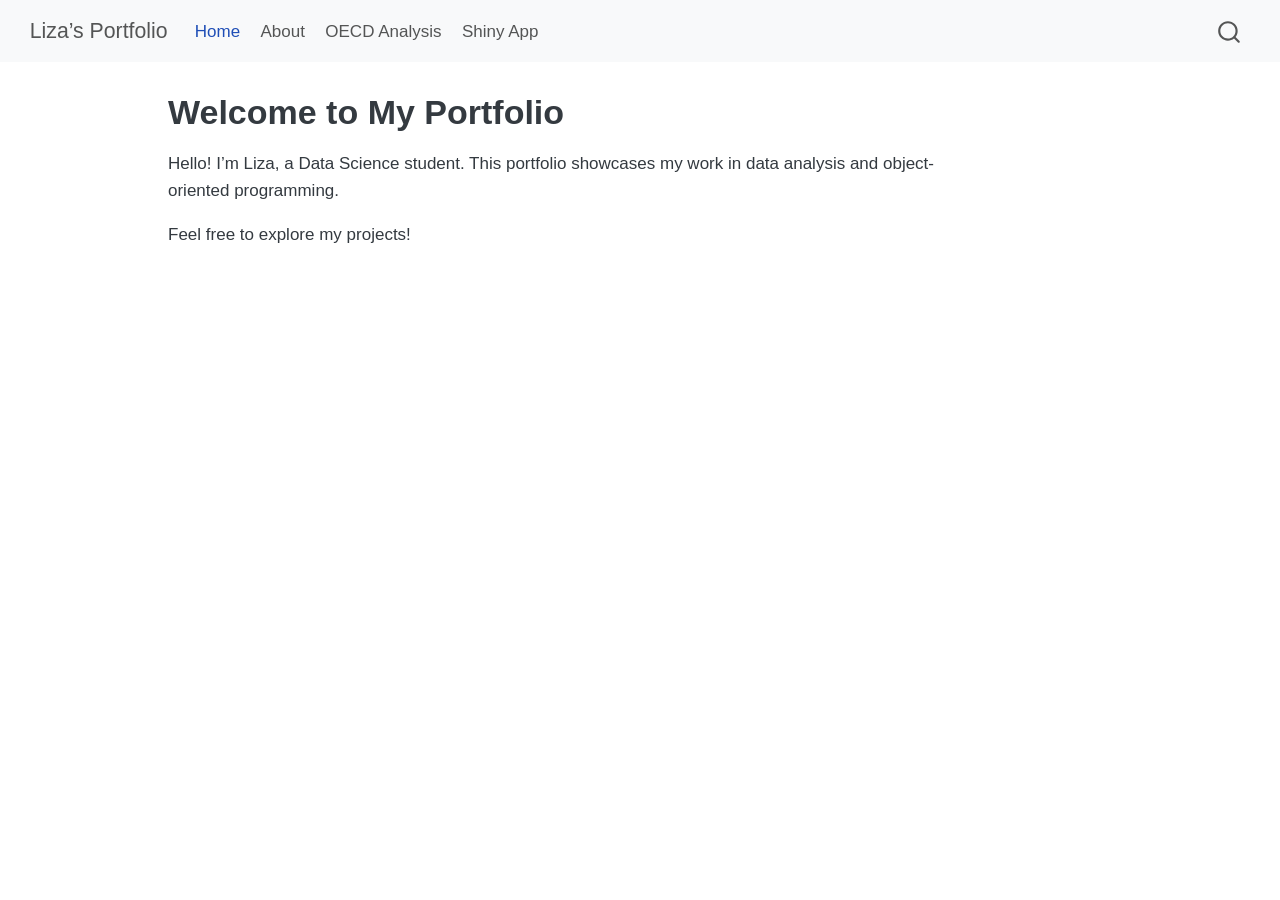
==== index.html @ a5e463b8 "Built site for gh-pages" ====
<!DOCTYPE html>
<html xmlns="http://www.w3.org/1999/xhtml" lang="en" xml:lang="en"><head>

<meta charset="utf-8">
<meta name="generator" content="quarto-1.9.36">

<meta name="viewport" content="width=device-width, initial-scale=1.0, user-scalable=yes">


<title>Welcome to My Portfolio – Liza’s Portfolio</title>
<style>
/* Default styles provided by pandoc.
** See https://pandoc.org/MANUAL.html#variables-for-html for config info.
*/
code{white-space: pre-wrap;}
span.smallcaps{font-variant: small-caps;}
div.columns{display: flex; gap: min(4vw, 1.5em);}
div.column{flex: auto; overflow-x: auto;}
div.hanging-indent{margin-left: 1.5em; text-indent: -1.5em;}
ul.task-list{list-style: none;}
ul.task-list li input[type="checkbox"] {
  width: 0.8em;
  margin: 0 0.8em 0.2em -1em; /* quarto-specific, see https://github.com/quarto-dev/quarto-cli/issues/4556 */ 
  vertical-align: middle;
}
</style>


<script src="site_libs/quarto-nav/quarto-nav.js"></script>
<script src="site_libs/quarto-nav/headroom.min.js"></script>
<script src="site_libs/clipboard/clipboard.min.js"></script>
<script src="site_libs/quarto-search/autocomplete.umd.js"></script>
<script src="site_libs/quarto-search/fuse.min.js"></script>
<script src="site_libs/quarto-search/quarto-search.js"></script>
<meta name="quarto:offset" content="./">
<script src="site_libs/quarto-html/quarto.js" type="module"></script>
<script src="site_libs/quarto-html/tabsets/tabsets.js" type="module"></script>
<script src="site_libs/quarto-html/popper.min.js"></script>
<script src="site_libs/quarto-html/tippy.umd.min.js"></script>
<script src="site_libs/quarto-html/anchor.min.js"></script>
<link href="site_libs/quarto-html/tippy.css" rel="stylesheet">
<link href="site_libs/quarto-html/quarto-syntax-highlighting-845c23b38eaddc0f92fda52bfe77a8c8.css" rel="stylesheet" id="quarto-text-highlighting-styles">
<script src="site_libs/bootstrap/bootstrap.min.js"></script>
<link href="site_libs/bootstrap/bootstrap-icons.css" rel="stylesheet">
<link href="site_libs/bootstrap/bootstrap-be3771519f21acc1c5b6733774c6dcd8.min.css" rel="stylesheet" append-hash="true" id="quarto-bootstrap" data-mode="light">
<script id="quarto-search-options" type="application/json">{
  "location": "navbar",
  "copy-button": false,
  "collapse-after": 3,
  "panel-placement": "end",
  "type": "overlay",
  "limit": 50,
  "keyboard-shortcut": [
    "f",
    "/",
    "s"
  ],
  "show-item-context": false,
  "language": {
    "search-no-results-text": "No results",
    "search-matching-documents-text": "matching documents",
    "search-copy-link-title": "Copy link to search",
    "search-hide-matches-text": "Hide additional matches",
    "search-more-match-text": "more match in this document",
    "search-more-matches-text": "more matches in this document",
    "search-clear-button-title": "Clear",
    "search-text-placeholder": "",
    "search-detached-cancel-button-title": "Cancel",
    "search-submit-button-title": "Submit",
    "search-label": "Search"
  }
}</script>


<link rel="stylesheet" href="styles.css">
</head>

<body class="nav-fixed quarto-light">

<div id="quarto-search-results"></div>
  <header id="quarto-header" class="headroom fixed-top">
    <nav class="navbar navbar-expand-lg " data-bs-theme="dark">
      <div class="navbar-container container-fluid">
      <div class="navbar-brand-container mx-auto">
    <a class="navbar-brand" href="./index.html">
    <span class="navbar-title">Liza’s Portfolio</span>
    </a>
  </div>
            <div id="quarto-search" class="" title="Search"></div>
          <button class="navbar-toggler" type="button" data-bs-toggle="collapse" data-bs-target="#navbarCollapse" aria-controls="navbarCollapse" role="menu" aria-expanded="false" aria-label="Toggle navigation" onclick="if (window.quartoToggleHeadroom) { window.quartoToggleHeadroom(); }">
  <span class="navbar-toggler-icon"></span>
</button>
          <div class="collapse navbar-collapse" id="navbarCollapse">
            <ul class="navbar-nav navbar-nav-scroll me-auto">
  <li class="nav-item">
    <a class="nav-link active" href="./index.html" aria-current="page"> 
<span class="menu-text">Home</span></a>
  </li>  
  <li class="nav-item">
    <a class="nav-link" href="./about.html"> 
<span class="menu-text">About</span></a>
  </li>  
  <li class="nav-item">
    <a class="nav-link" href="./projects/ds_project.html"> 
<span class="menu-text">OECD Analysis</span></a>
  </li>  
  <li class="nav-item">
    <a class="nav-link" href="./projects/shiny_app.html"> 
<span class="menu-text">Shiny App</span></a>
  </li>  
</ul>
          </div> <!-- /navcollapse -->
            <div class="quarto-navbar-tools">
</div>
      </div> <!-- /container-fluid -->
    </nav>
</header>
<!-- content -->
<div id="quarto-content" class="quarto-container page-columns page-rows-contents page-layout-article page-navbar">
<!-- sidebar -->
<!-- margin-sidebar -->
    <div id="quarto-margin-sidebar" class="sidebar margin-sidebar zindex-bottom">
        
    </div>
<!-- main -->
<main class="content" id="quarto-document-content">

<header id="title-block-header" class="quarto-title-block default">
<div class="quarto-title">
<h1 class="title">Welcome to My Portfolio</h1>
</div>



<div class="quarto-title-meta">

    
  
    
  </div>
  


</header>


<p>Hello! I’m Liza, a Data Science student. This portfolio showcases my work in data analysis and object-oriented programming.</p>
<p>Feel free to explore my projects!</p>



</main> <!-- /main -->
<script id="quarto-html-after-body" type="application/javascript">
  window.document.addEventListener("DOMContentLoaded", function (event) {
    const icon = "";
    const anchorJS = new window.AnchorJS();
    anchorJS.options = {
      placement: 'right',
      icon: icon
    };
    anchorJS.add('.anchored');
    const isCodeAnnotation = (el) => {
      for (const clz of el.classList) {
        if (clz.startsWith('code-annotation-')) {                     
          return true;
        }
      }
      return false;
    }
    const onCopySuccess = function(e) {
      // button target
      const button = e.trigger;
      // don't keep focus
      button.blur();
      // flash "checked"
      button.classList.add('code-copy-button-checked');
      var currentTitle = button.getAttribute("title");
      button.setAttribute("title", "Copied!");
      let tooltip;
      if (window.bootstrap) {
        button.setAttribute("data-bs-toggle", "tooltip");
        button.setAttribute("data-bs-placement", "left");
        button.setAttribute("data-bs-title", "Copied!");
        tooltip = new bootstrap.Tooltip(button, 
          { trigger: "manual", 
            customClass: "code-copy-button-tooltip",
            offset: [0, -8]});
        tooltip.show();    
      }
      setTimeout(function() {
        if (tooltip) {
          tooltip.hide();
          button.removeAttribute("data-bs-title");
          button.removeAttribute("data-bs-toggle");
          button.removeAttribute("data-bs-placement");
        }
        button.setAttribute("title", currentTitle);
        button.classList.remove('code-copy-button-checked');
      }, 1000);
      // clear code selection
      e.clearSelection();
    }
    const getTextToCopy = function(trigger) {
      const outerScaffold = trigger.parentElement.cloneNode(true);
      const codeEl = outerScaffold.querySelector('code');
      for (const childEl of codeEl.children) {
        if (isCodeAnnotation(childEl)) {
          childEl.remove();
        }
      }
      return codeEl.innerText;
    }
    const clipboard = new window.ClipboardJS('.code-copy-button:not([data-in-quarto-modal])', {
      text: getTextToCopy
    });
    clipboard.on('success', onCopySuccess);
    if (window.document.getElementById('quarto-embedded-source-code-modal')) {
      const clipboardModal = new window.ClipboardJS('.code-copy-button[data-in-quarto-modal]', {
        text: getTextToCopy,
        container: window.document.getElementById('quarto-embedded-source-code-modal')
      });
      clipboardModal.on('success', onCopySuccess);
    }
      var localhostRegex = new RegExp(/^(?:http|https):\/\/localhost\:?[0-9]*\//);
      var mailtoRegex = new RegExp(/^mailto:/);
        var filterRegex = new RegExp("https:\/\/lizavagyok\.github\.io\/portfolio\/");
      var isInternal = (href) => {
          return filterRegex.test(href) || localhostRegex.test(href) || mailtoRegex.test(href);
      }
      // Inspect non-navigation links and adorn them if external
     var links = window.document.querySelectorAll('a[href]:not(.nav-link):not(.navbar-brand):not(.toc-action):not(.sidebar-link):not(.sidebar-item-toggle):not(.pagination-link):not(.no-external):not([aria-hidden]):not(.dropdown-item):not(.quarto-navigation-tool):not(.about-link)');
      for (var i=0; i<links.length; i++) {
        const link = links[i];
        if (!isInternal(link.href)) {
          // undo the damage that might have been done by quarto-nav.js in the case of
          // links that we want to consider external
          if (link.dataset.originalHref !== undefined) {
            link.href = link.dataset.originalHref;
          }
        }
      }
    function tippyHover(el, contentFn, onTriggerFn, onUntriggerFn) {
      const config = {
        allowHTML: true,
        maxWidth: 500,
        delay: 100,
        arrow: false,
        appendTo: function(el) {
            return el.parentElement;
        },
        interactive: true,
        interactiveBorder: 10,
        theme: 'quarto',
        placement: 'bottom-start',
      };
      if (contentFn) {
        config.content = contentFn;
      }
      if (onTriggerFn) {
        config.onTrigger = onTriggerFn;
      }
      if (onUntriggerFn) {
        config.onUntrigger = onUntriggerFn;
      }
      window.tippy(el, config); 
    }
    const noterefs = window.document.querySelectorAll('a[role="doc-noteref"]');
    for (var i=0; i<noterefs.length; i++) {
      const ref = noterefs[i];
      tippyHover(ref, function() {
        // use id or data attribute instead here
        let href = ref.getAttribute('data-footnote-href') || ref.getAttribute('href');
        try { href = new URL(href).hash; } catch {}
        const id = href.replace(/^#\/?/, "");
        const note = window.document.getElementById(id);
        if (note) {
          return note.innerHTML;
        } else {
          return "";
        }
      });
    }
    const xrefs = window.document.querySelectorAll('a.quarto-xref');
    const processXRef = (id, note) => {
      // Strip column container classes
      const stripColumnClz = (el) => {
        el.classList.remove("page-full", "page-columns");
        if (el.children) {
          for (const child of el.children) {
            stripColumnClz(child);
          }
        }
      }
      stripColumnClz(note)
      if (id === null || id.startsWith('sec-')) {
        // Special case sections, only their first couple elements
        const container = document.createElement("div");
        if (note.children && note.children.length > 2) {
          container.appendChild(note.children[0].cloneNode(true));
          for (let i = 1; i < note.children.length; i++) {
            const child = note.children[i];
            if (child.tagName === "P" && child.innerText === "") {
              continue;
            } else {
              container.appendChild(child.cloneNode(true));
              break;
            }
          }
          if (window.Quarto?.typesetMath) {
            window.Quarto.typesetMath(container);
          }
          return container.innerHTML
        } else {
          if (window.Quarto?.typesetMath) {
            window.Quarto.typesetMath(note);
          }
          return note.innerHTML;
        }
      } else {
        // Remove any anchor links if they are present
        const anchorLink = note.querySelector('a.anchorjs-link');
        if (anchorLink) {
          anchorLink.remove();
        }
        if (window.Quarto?.typesetMath) {
          window.Quarto.typesetMath(note);
        }
        if (note.classList.contains("callout")) {
          return note.outerHTML;
        } else {
          return note.innerHTML;
        }
      }
    }
    for (var i=0; i<xrefs.length; i++) {
      const xref = xrefs[i];
      tippyHover(xref, undefined, function(instance) {
        instance.disable();
        let url = xref.getAttribute('href');
        let hash = undefined; 
        if (url.startsWith('#')) {
          hash = url;
        } else {
          try { hash = new URL(url).hash; } catch {}
        }
        if (hash) {
          const id = hash.replace(/^#\/?/, "");
          const note = window.document.getElementById(id);
          if (note !== null) {
            try {
              const html = processXRef(id, note.cloneNode(true));
              instance.setContent(html);
            } finally {
              instance.enable();
              instance.show();
            }
          } else {
            // See if we can fetch this
            fetch(url.split('#')[0])
            .then(res => res.text())
            .then(html => {
              const parser = new DOMParser();
              const htmlDoc = parser.parseFromString(html, "text/html");
              const note = htmlDoc.getElementById(id);
              if (note !== null) {
                const html = processXRef(id, note);
                instance.setContent(html);
              } 
            }).finally(() => {
              instance.enable();
              instance.show();
            });
          }
        } else {
          // See if we can fetch a full url (with no hash to target)
          // This is a special case and we should probably do some content thinning / targeting
          fetch(url)
          .then(res => res.text())
          .then(html => {
            const parser = new DOMParser();
            const htmlDoc = parser.parseFromString(html, "text/html");
            const note = htmlDoc.querySelector('main.content');
            if (note !== null) {
              // This should only happen for chapter cross references
              // (since there is no id in the URL)
              // remove the first header
              if (note.children.length > 0 && note.children[0].tagName === "HEADER") {
                note.children[0].remove();
              }
              const html = processXRef(null, note);
              instance.setContent(html);
            } 
          }).finally(() => {
            instance.enable();
            instance.show();
          });
        }
      }, function(instance) {
      });
    }
        let selectedAnnoteEl;
        const selectorForAnnotation = ( cell, annotation) => {
          let cellAttr = 'data-code-cell="' + cell + '"';
          let lineAttr = 'data-code-annotation="' +  annotation + '"';
          const selector = 'span[' + cellAttr + '][' + lineAttr + ']';
          return selector;
        }
        const selectCodeLines = (annoteEl) => {
          const doc = window.document;
          const targetCell = annoteEl.getAttribute("data-target-cell");
          const targetAnnotation = annoteEl.getAttribute("data-target-annotation");
          const annoteSpan = window.document.querySelector(selectorForAnnotation(targetCell, targetAnnotation));
          const lines = annoteSpan.getAttribute("data-code-lines").split(",");
          const lineIds = lines.map((line) => {
            return targetCell + "-" + line;
          })
          let top = null;
          let height = null;
          let parent = null;
          if (lineIds.length > 0) {
              //compute the position of the single el (top and bottom and make a div)
              const el = window.document.getElementById(lineIds[0]);
              top = el.offsetTop;
              height = el.offsetHeight;
              parent = el.parentElement.parentElement;
            if (lineIds.length > 1) {
              const lastEl = window.document.getElementById(lineIds[lineIds.length - 1]);
              const bottom = lastEl.offsetTop + lastEl.offsetHeight;
              height = bottom - top;
            }
            if (top !== null && height !== null && parent !== null) {
              // cook up a div (if necessary) and position it 
              let div = window.document.getElementById("code-annotation-line-highlight");
              if (div === null) {
                div = window.document.createElement("div");
                div.setAttribute("id", "code-annotation-line-highlight");
                div.style.position = 'absolute';
                parent.appendChild(div);
              }
              div.style.top = top - 2 + "px";
              div.style.height = height + 4 + "px";
              div.style.left = 0;
              let gutterDiv = window.document.getElementById("code-annotation-line-highlight-gutter");
              if (gutterDiv === null) {
                gutterDiv = window.document.createElement("div");
                gutterDiv.setAttribute("id", "code-annotation-line-highlight-gutter");
                gutterDiv.style.position = 'absolute';
                const codeCell = window.document.getElementById(targetCell);
                const gutter = codeCell.querySelector('.code-annotation-gutter');
                gutter.appendChild(gutterDiv);
              }
              gutterDiv.style.top = top - 2 + "px";
              gutterDiv.style.height = height + 4 + "px";
            }
            selectedAnnoteEl = annoteEl;
          }
        };
        const unselectCodeLines = () => {
          const elementsIds = ["code-annotation-line-highlight", "code-annotation-line-highlight-gutter"];
          elementsIds.forEach((elId) => {
            const div = window.document.getElementById(elId);
            if (div) {
              div.remove();
            }
          });
          selectedAnnoteEl = undefined;
        };
          // Handle positioning of the toggle
      window.addEventListener(
        "resize",
        throttle(() => {
          elRect = undefined;
          if (selectedAnnoteEl) {
            selectCodeLines(selectedAnnoteEl);
          }
        }, 10)
      );
      function throttle(fn, ms) {
      let throttle = false;
      let timer;
        return (...args) => {
          if(!throttle) { // first call gets through
              fn.apply(this, args);
              throttle = true;
          } else { // all the others get throttled
              if(timer) clearTimeout(timer); // cancel #2
              timer = setTimeout(() => {
                fn.apply(this, args);
                timer = throttle = false;
              }, ms);
          }
        };
      }
        // Attach click handler to the DT
        const annoteDls = window.document.querySelectorAll('dt[data-target-cell]');
        for (const annoteDlNode of annoteDls) {
          annoteDlNode.addEventListener('click', (event) => {
            const clickedEl = event.target;
            if (clickedEl !== selectedAnnoteEl) {
              unselectCodeLines();
              const activeEl = window.document.querySelector('dt[data-target-cell].code-annotation-active');
              if (activeEl) {
                activeEl.classList.remove('code-annotation-active');
              }
              selectCodeLines(clickedEl);
              clickedEl.classList.add('code-annotation-active');
            } else {
              // Unselect the line
              unselectCodeLines();
              clickedEl.classList.remove('code-annotation-active');
            }
          });
        }
    const findCites = (el) => {
      const parentEl = el.parentElement;
      if (parentEl) {
        const cites = parentEl.dataset.cites;
        if (cites) {
          return {
            el,
            cites: cites.split(' ')
          };
        } else {
          return findCites(el.parentElement)
        }
      } else {
        return undefined;
      }
    };
    var bibliorefs = window.document.querySelectorAll('a[role="doc-biblioref"]');
    for (var i=0; i<bibliorefs.length; i++) {
      const ref = bibliorefs[i];
      const citeInfo = findCites(ref);
      if (citeInfo) {
        tippyHover(citeInfo.el, function() {
          var popup = window.document.createElement('div');
          citeInfo.cites.forEach(function(cite) {
            var citeDiv = window.document.createElement('div');
            citeDiv.classList.add('hanging-indent');
            citeDiv.classList.add('csl-entry');
            var biblioDiv = window.document.getElementById('ref-' + cite);
            if (biblioDiv) {
              citeDiv.innerHTML = biblioDiv.innerHTML;
            }
            popup.appendChild(citeDiv);
          });
          return popup.innerHTML;
        });
      }
    }
  });
  </script>
</div> <!-- /content -->




</body></html>
---- site_libs/quarto-html/tippy.css ----
.tippy-box[data-animation=fade][data-state=hidden]{opacity:0}[data-tippy-root]{max-width:calc(100vw - 10px)}.tippy-box{position:relative;background-color:#333;color:#fff;border-radius:4px;font-size:14px;line-height:1.4;white-space:normal;outline:0;transition-property:transform,visibility,opacity}.tippy-box[data-placement^=top]>.tippy-arrow{bottom:0}.tippy-box[data-placement^=top]>.tippy-arrow:before{bottom:-7px;left:0;border-width:8px 8px 0;border-top-color:initial;transform-origin:center top}.tippy-box[data-placement^=bottom]>.tippy-arrow{top:0}.tippy-box[data-placement^=bottom]>.tippy-arrow:before{top:-7px;left:0;border-width:0 8px 8px;border-bottom-color:initial;transform-origin:center bottom}.tippy-box[data-placement^=left]>.tippy-arrow{right:0}.tippy-box[data-placement^=left]>.tippy-arrow:before{border-width:8px 0 8px 8px;border-left-color:initial;right:-7px;transform-origin:center left}.tippy-box[data-placement^=right]>.tippy-arrow{left:0}.tippy-box[data-placement^=right]>.tippy-arrow:before{left:-7px;border-width:8px 8px 8px 0;border-right-color:initial;transform-origin:center right}.tippy-box[data-inertia][data-state=visible]{transition-timing-function:cubic-bezier(.54,1.5,.38,1.11)}.tippy-arrow{width:16px;height:16px;color:#333}.tippy-arrow:before{content:"";position:absolute;border-color:transparent;border-style:solid}.tippy-content{position:relative;padding:5px 9px;z-index:1}
---- site_libs/quarto-html/quarto-syntax-highlighting-845c23b38eaddc0f92fda52bfe77a8c8.css ----
/* quarto syntax highlight colors */
:root {
  --quarto-hl-ot-color: #003B4F;
  --quarto-hl-at-color: #657422;
  --quarto-hl-ss-color: #20794D;
  --quarto-hl-an-color: #5E5E5E;
  --quarto-hl-fu-color: #4758AB;
  --quarto-hl-st-color: #20794D;
  --quarto-hl-cf-color: #003B4F;
  --quarto-hl-op-color: #5E5E5E;
  --quarto-hl-er-color: #AD0000;
  --quarto-hl-bn-color: #AD0000;
  --quarto-hl-al-color: #AD0000;
  --quarto-hl-va-color: #111111;
  --quarto-hl-bu-color: inherit;
  --quarto-hl-ex-color: inherit;
  --quarto-hl-pp-color: #AD0000;
  --quarto-hl-in-color: #5E5E5E;
  --quarto-hl-vs-color: #20794D;
  --quarto-hl-wa-color: #5E5E5E;
  --quarto-hl-do-color: #5E5E5E;
  --quarto-hl-im-color: #00769E;
  --quarto-hl-ch-color: #20794D;
  --quarto-hl-dt-color: #AD0000;
  --quarto-hl-fl-color: #AD0000;
  --quarto-hl-co-color: #5E5E5E;
  --quarto-hl-cv-color: #5E5E5E;
  --quarto-hl-cn-color: #8f5902;
  --quarto-hl-sc-color: #5E5E5E;
  --quarto-hl-dv-color: #AD0000;
  --quarto-hl-kw-color: #003B4F;
}

/* other quarto variables */
:root {
  --quarto-font-monospace: SFMono-Regular, Menlo, Monaco, Consolas, "Liberation Mono", "Courier New", monospace;
}

/* syntax highlight based on Pandoc's rules */
pre > code.sourceCode > span {
  color: #003B4F;
}

code.sourceCode > span {
  color: #003B4F;
}

div.sourceCode,
div.sourceCode pre.sourceCode {
  color: #003B4F;
}

/* Normal */
code span {
  color: #003B4F;
}

/* Alert */
code span.al {
  color: #AD0000;
  font-style: inherit;
}

/* Annotation */
code span.an {
  color: #5E5E5E;
  font-style: inherit;
}

/* Attribute */
code span.at {
  color: #657422;
  font-style: inherit;
}

/* BaseN */
code span.bn {
  color: #AD0000;
  font-style: inherit;
}

/* BuiltIn */
code span.bu {
  font-style: inherit;
}

/* ControlFlow */
code span.cf {
  color: #003B4F;
  font-weight: bold;
  font-style: inherit;
}

/* Char */
code span.ch {
  color: #20794D;
  font-style: inherit;
}

/* Constant */
code span.cn {
  color: #8f5902;
  font-style: inherit;
}

/* Comment */
code span.co {
  color: #5E5E5E;
  font-style: inherit;
}

/* CommentVar */
code span.cv {
  color: #5E5E5E;
  font-style: italic;
}

/* Documentation */
code span.do {
  color: #5E5E5E;
  font-style: italic;
}

/* DataType */
code span.dt {
  color: #AD0000;
  font-style: inherit;
}

/* DecVal */
code span.dv {
  color: #AD0000;
  font-style: inherit;
}

/* Error */
code span.er {
  color: #AD0000;
  font-style: inherit;
}

/* Extension */
code span.ex {
  font-style: inherit;
}

/* Float */
code span.fl {
  color: #AD0000;
  font-style: inherit;
}

/* Function */
code span.fu {
  color: #4758AB;
  font-style: inherit;
}

/* Import */
code span.im {
  color: #00769E;
  font-style: inherit;
}

/* Information */
code span.in {
  color: #5E5E5E;
  font-style: inherit;
}

/* Keyword */
code span.kw {
  color: #003B4F;
  font-weight: bold;
  font-style: inherit;
}

/* Operator */
code span.op {
  color: #5E5E5E;
  font-style: inherit;
}

/* Other */
code span.ot {
  color: #003B4F;
  font-style: inherit;
}

/* Preprocessor */
code span.pp {
  color: #AD0000;
  font-style: inherit;
}

/* SpecialChar */
code span.sc {
  color: #5E5E5E;
  font-style: inherit;
}

/* SpecialString */
code span.ss {
  color: #20794D;
  font-style: inherit;
}

/* String */
code span.st {
  color: #20794D;
  font-style: inherit;
}

/* Variable */
code span.va {
  color: #111111;
  font-style: inherit;
}

/* VerbatimString */
code span.vs {
  color: #20794D;
  font-style: inherit;
}

/* Warning */
code span.wa {
  color: #5E5E5E;
  font-style: italic;
}

.prevent-inlining {
  content: "</";
}

/*# sourceMappingURL=ac89f0bb514bba72461919f78549e31c.css.map */
---- styles.css ----
body {
  font-family: 'Open Sans', sans-serif;
  line-height: 1.6;
}
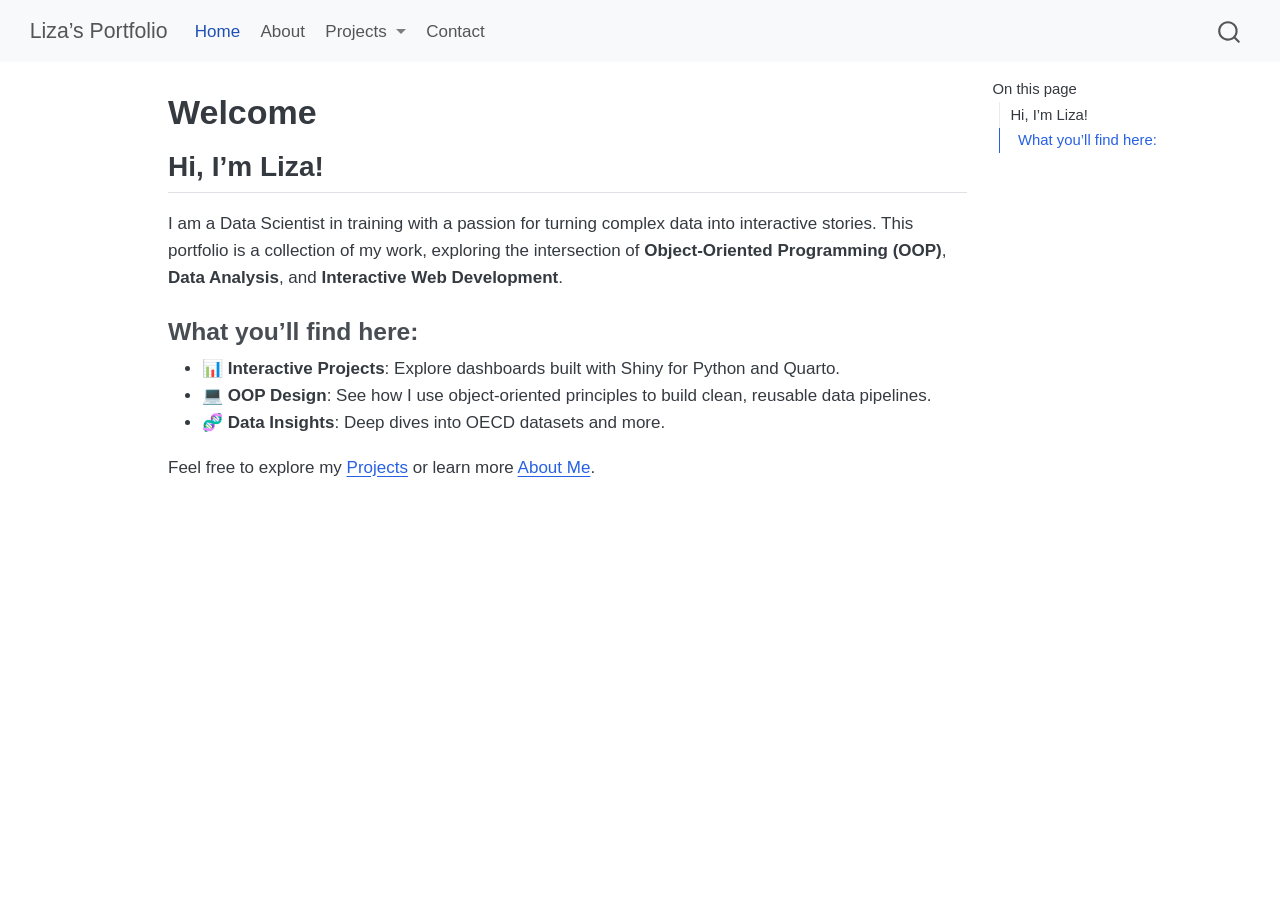
==== commit 5e6898f0: "Built site for gh-pages" ====
--- a/index.html
+++ b/index.html
@@ -7,7 +7,7 @@
 <meta name="viewport" content="width=device-width, initial-scale=1.0, user-scalable=yes">
 
 
-<title>Welcome to My Portfolio – Liza’s Portfolio</title>
+<title>Welcome – Liza’s Portfolio</title>
 <style>
 /* Default styles provided by pandoc.
 ** See https://pandoc.org/MANUAL.html#variables-for-html for config info.
@@ -100,13 +100,24 @@
     <a class="nav-link" href="./about.html"> 
 <span class="menu-text">About</span></a>
   </li>  
+  <li class="nav-item dropdown ">
+    <a class="nav-link dropdown-toggle" href="#" id="nav-menu-projects" role="link" data-bs-toggle="dropdown" aria-expanded="false">
+ <span class="menu-text">Projects</span>
+    </a>
+    <ul class="dropdown-menu" aria-labelledby="nav-menu-projects">    
+        <li>
+    <a class="dropdown-item" href="./projects/ds_project.html">
+ <span class="dropdown-text">OECD Analysis</span></a>
+  </li>  
+        <li>
+    <a class="dropdown-item" href="./projects/shiny_app.html">
+ <span class="dropdown-text">Shiny Dashboard</span></a>
+  </li>  
+    </ul>
+  </li>
   <li class="nav-item">
-    <a class="nav-link" href="./projects/ds_project.html"> 
-<span class="menu-text">OECD Analysis</span></a>
-  </li>  
-  <li class="nav-item">
-    <a class="nav-link" href="./projects/shiny_app.html"> 
-<span class="menu-text">Shiny App</span></a>
+    <a class="nav-link" href="./contact.html"> 
+<span class="menu-text">Contact</span></a>
   </li>  
 </ul>
           </div> <!-- /navcollapse -->
@@ -119,15 +130,24 @@
 <div id="quarto-content" class="quarto-container page-columns page-rows-contents page-layout-article page-navbar">
 <!-- sidebar -->
 <!-- margin-sidebar -->
-    <div id="quarto-margin-sidebar" class="sidebar margin-sidebar zindex-bottom">
-        
+    <div id="quarto-margin-sidebar" class="sidebar margin-sidebar">
+        <nav id="TOC" role="doc-toc" class="toc-active">
+    <h2 id="toc-title">On this page</h2>
+   
+  <ul>
+  <li><a href="#hi-im-liza" id="toc-hi-im-liza" class="nav-link active" data-scroll-target="#hi-im-liza">Hi, I’m Liza!</a>
+  <ul class="collapse">
+  <li><a href="#what-youll-find-here" id="toc-what-youll-find-here" class="nav-link" data-scroll-target="#what-youll-find-here">What you’ll find here:</a></li>
+  </ul></li>
+  </ul>
+</nav>
     </div>
 <!-- main -->
 <main class="content" id="quarto-document-content">
 
 <header id="title-block-header" class="quarto-title-block default">
 <div class="quarto-title">
-<h1 class="title">Welcome to My Portfolio</h1>
+<h1 class="title">Welcome</h1>
 </div>
 
 
@@ -144,10 +164,21 @@
 </header>
 
 
-<p>Hello! I’m Liza, a Data Science student. This portfolio showcases my work in data analysis and object-oriented programming.</p>
-<p>Feel free to explore my projects!</p>
-
-
+<section id="hi-im-liza" class="level2">
+<h2 class="anchored" data-anchor-id="hi-im-liza">Hi, I’m Liza!</h2>
+<p>I am a Data Scientist in training with a passion for turning complex data into interactive stories. This portfolio is a collection of my work, exploring the intersection of <strong>Object-Oriented Programming (OOP)</strong>, <strong>Data Analysis</strong>, and <strong>Interactive Web Development</strong>.</p>
+<section id="what-youll-find-here" class="level3">
+<h3 class="anchored" data-anchor-id="what-youll-find-here">What you’ll find here:</h3>
+<ul>
+<li>📊 <strong>Interactive Projects</strong>: Explore dashboards built with Shiny for Python and Quarto.</li>
+<li>💻 <strong>OOP Design</strong>: See how I use object-oriented principles to build clean, reusable data pipelines.</li>
+<li>🧬 <strong>Data Insights</strong>: Deep dives into OECD datasets and more.</li>
+</ul>
+<p>Feel free to explore my <a href="./projects/ds_project.html">Projects</a> or learn more <a href="./about.html">About Me</a>.</p>
+
+
+</section>
+</section>
 
 </main> <!-- /main -->
 <script id="quarto-html-after-body" type="application/javascript">
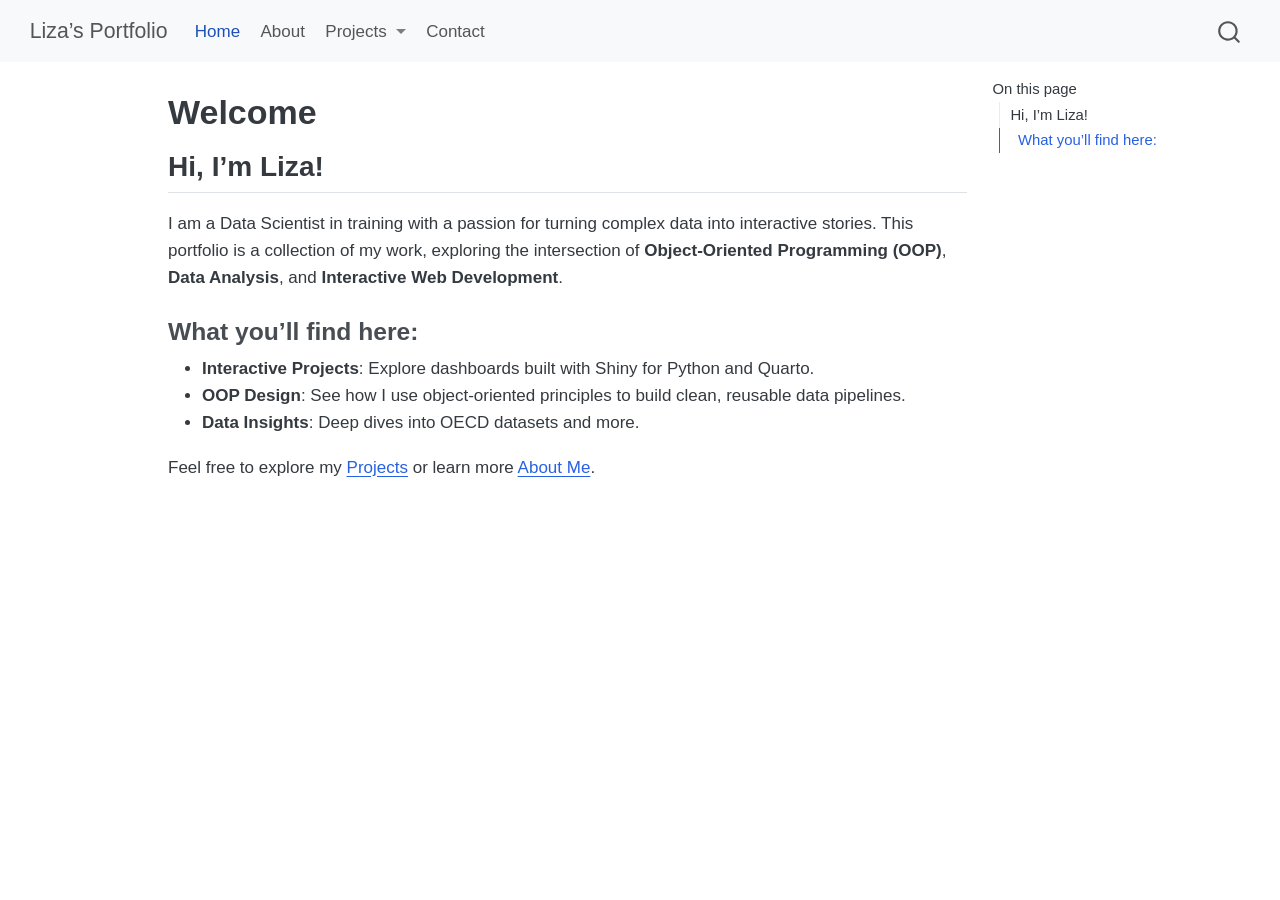
==== commit 4d260f7c: "Built site for gh-pages" ====
--- a/index.html
+++ b/index.html
@@ -110,8 +110,12 @@
  <span class="dropdown-text">OECD Analysis</span></a>
   </li>  
         <li>
+    <a class="dropdown-item" href="./projects/ca_earnings.html">
+ <span class="dropdown-text">California Earnings</span></a>
+  </li>  
+        <li>
     <a class="dropdown-item" href="./projects/shiny_app.html">
- <span class="dropdown-text">Shiny Dashboard</span></a>
+ <span class="dropdown-text">OOP Showcase</span></a>
   </li>  
     </ul>
   </li>
@@ -170,9 +174,9 @@
 <section id="what-youll-find-here" class="level3">
 <h3 class="anchored" data-anchor-id="what-youll-find-here">What you’ll find here:</h3>
 <ul>
-<li>📊 <strong>Interactive Projects</strong>: Explore dashboards built with Shiny for Python and Quarto.</li>
-<li>💻 <strong>OOP Design</strong>: See how I use object-oriented principles to build clean, reusable data pipelines.</li>
-<li>🧬 <strong>Data Insights</strong>: Deep dives into OECD datasets and more.</li>
+<li><strong>Interactive Projects</strong>: Explore dashboards built with Shiny for Python and Quarto.</li>
+<li><strong>OOP Design</strong>: See how I use object-oriented principles to build clean, reusable data pipelines.</li>
+<li><strong>Data Insights</strong>: Deep dives into OECD datasets and more.</li>
 </ul>
 <p>Feel free to explore my <a href="./projects/ds_project.html">Projects</a> or learn more <a href="./about.html">About Me</a>.</p>
 
